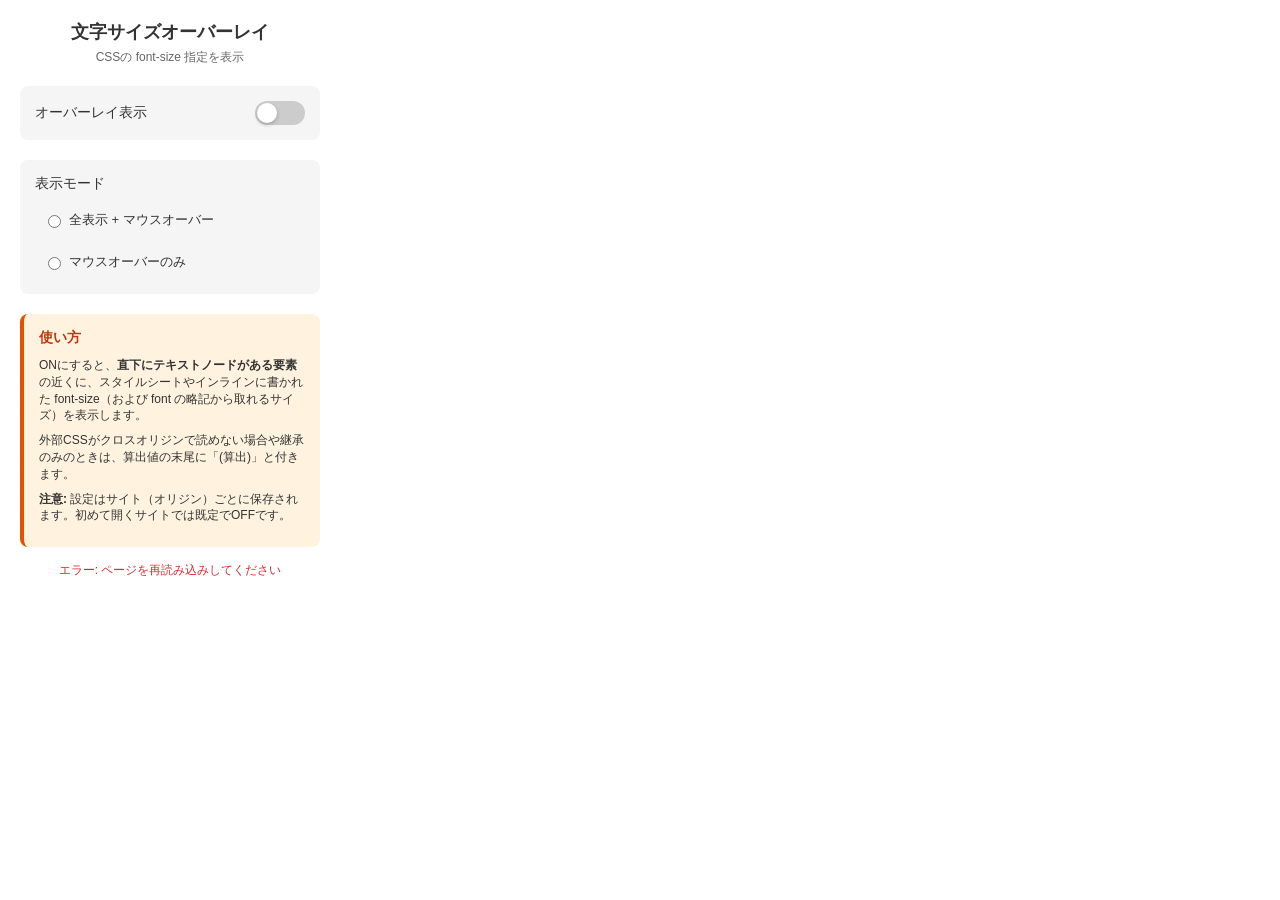
==== popup.html @ df62983c "260429" ====
<!DOCTYPE html>
<html lang="ja">

<head>
  <meta charset="utf-8">
  <style>
    body {
      width: 300px;
      padding: 20px;
      font-family: -apple-system, BlinkMacSystemFont, "Segoe UI", Roboto, sans-serif;
      margin: 0;
    }

    .header {
      text-align: center;
      margin-bottom: 20px;
    }

    .title {
      font-size: 18px;
      font-weight: bold;
      color: #333;
      margin: 0 0 5px 0;
    }

    .subtitle {
      font-size: 12px;
      color: #666;
      margin: 0;
    }

    .toggle-container {
      display: flex;
      align-items: center;
      justify-content: space-between;
      margin-bottom: 20px;
      padding: 15px;
      background: #f5f5f5;
      border-radius: 8px;
    }

    .toggle-label {
      font-size: 14px;
      color: #333;
      font-weight: 500;
    }

    .toggle-switch {
      position: relative;
      width: 50px;
      height: 24px;
      background: #ccc;
      border-radius: 12px;
      cursor: pointer;
      transition: background 0.3s;
    }

    .toggle-switch.active {
      background: #e65100;
    }

    .toggle-slider {
      position: absolute;
      top: 2px;
      left: 2px;
      width: 20px;
      height: 20px;
      background: white;
      border-radius: 50%;
      transition: transform 0.3s;
      box-shadow: 0 2px 4px rgba(0, 0, 0, 0.2);
    }

    .toggle-switch.active .toggle-slider {
      transform: translateX(26px);
    }

    .instructions {
      background: #fff3e0;
      padding: 15px;
      border-radius: 8px;
      border-left: 4px solid #e65100;
    }

    .instructions h3 {
      margin: 0 0 10px 0;
      font-size: 14px;
      color: #bf360c;
    }

    .instructions p {
      margin: 0 0 8px 0;
      font-size: 12px;
      color: #333;
      line-height: 1.4;
    }

    .status {
      text-align: center;
      margin-top: 15px;
      font-size: 12px;
      color: #666;
    }

    .mode-container {
      margin-bottom: 20px;
      padding: 15px;
      background: #f5f5f5;
      border-radius: 8px;
    }

    .mode-label {
      font-size: 14px;
      color: #333;
      font-weight: 500;
      margin-bottom: 10px;
    }

    .mode-options {
      display: flex;
      flex-direction: column;
      gap: 8px;
    }

    .mode-option {
      display: flex;
      align-items: center;
      cursor: pointer;
      padding: 8px;
      border-radius: 4px;
      transition: background-color 0.2s;
    }

    .mode-option:hover {
      background: rgba(0, 0, 0, 0.05);
    }

    .mode-option input[type="radio"] {
      margin-right: 8px;
      cursor: pointer;
    }

    .mode-text {
      font-size: 13px;
      color: #333;
      cursor: pointer;
    }

    .mode-option input[type="radio"]:checked+.mode-text {
      color: #e65100;
      font-weight: 500;
    }
  </style>
</head>

<body>
  <div class="header">
    <div class="title">文字サイズオーバーレイ</div>
    <div class="subtitle">CSSの font-size 指定を表示</div>
  </div>

  <div class="toggle-container">
    <div class="toggle-label">オーバーレイ表示</div>
    <div class="toggle-switch" id="toggleSwitch">
      <div class="toggle-slider"></div>
    </div>
  </div>

  <div class="mode-container">
    <div class="mode-label">表示モード</div>
    <div class="mode-options">
      <label class="mode-option">
        <input type="radio" name="displayMode" value="all_and_mouse" id="modeAllAndMouse">
        <span class="mode-text">全表示 + マウスオーバー</span>
      </label>
      <label class="mode-option">
        <input type="radio" name="displayMode" value="mouse_only" id="modeMouseOnly">
        <span class="mode-text">マウスオーバーのみ</span>
      </label>
    </div>
  </div>

  <div class="instructions">
    <h3>使い方</h3>
    <p>ONにすると、<strong>直下にテキストノードがある要素</strong>の近くに、スタイルシートやインラインに書かれた font-size（および font の略記から取れるサイズ）を表示します。</p>
    <p>外部CSSがクロスオリジンで読めない場合や継承のみのときは、算出値の末尾に「(算出)」と付きます。</p>
    <p><strong>注意:</strong> 設定はサイト（オリジン）ごとに保存されます。初めて開くサイトでは既定でOFFです。</p>
  </div>

  <div class="status" id="statusText">読み込み中...</div>

  <script src="popup.js"></script>
</body>

</html>
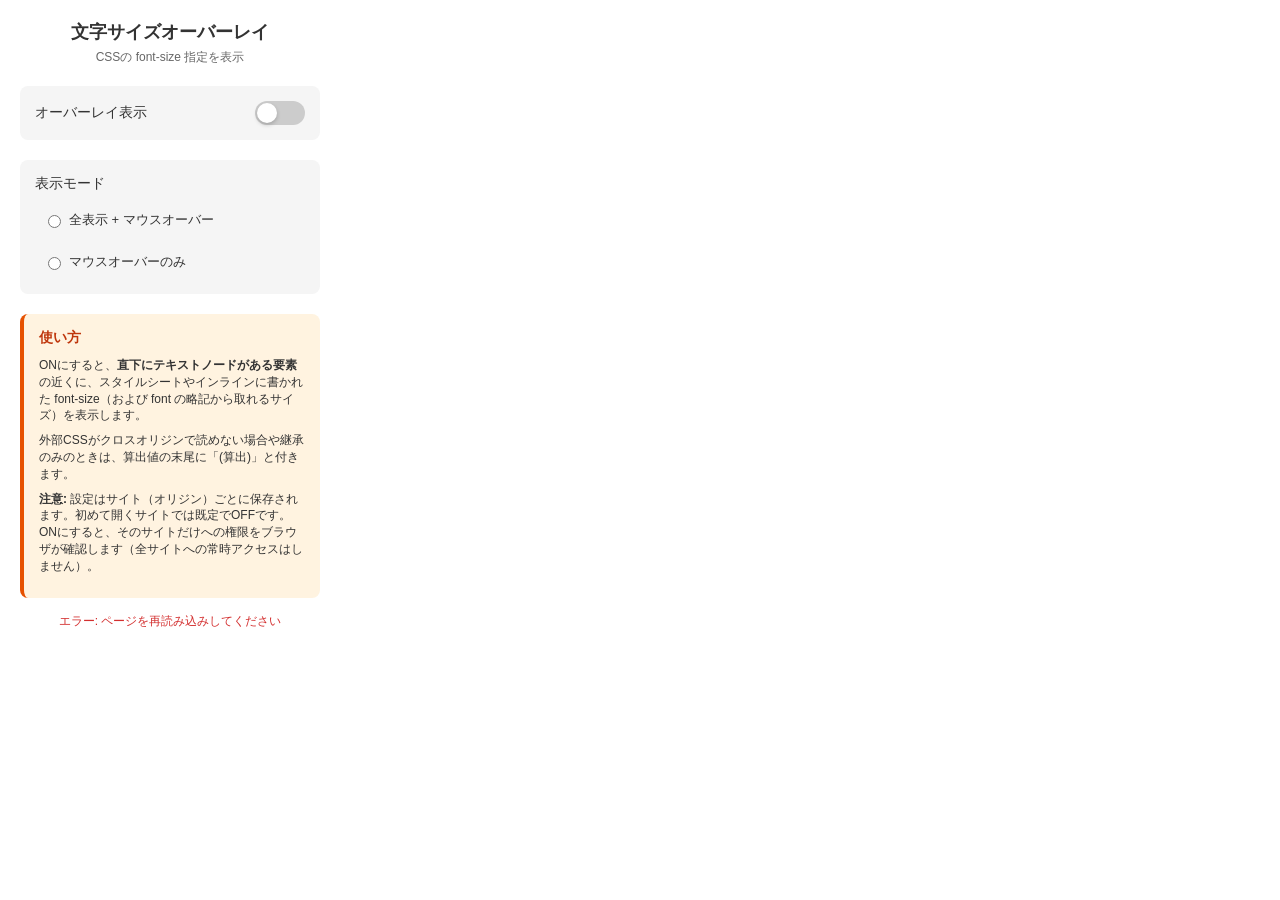
==== commit 71c0251f: "v1.0.2: 広範囲ホストをやめオプションのサイト単位許可と動的スクリプト登録に変更 Made-with: Cursor" ====
--- a/popup.html
+++ b/popup.html
@@ -184,7 +184,7 @@
     <h3>使い方</h3>
     <p>ONにすると、<strong>直下にテキストノードがある要素</strong>の近くに、スタイルシートやインラインに書かれた font-size（および font の略記から取れるサイズ）を表示します。</p>
     <p>外部CSSがクロスオリジンで読めない場合や継承のみのときは、算出値の末尾に「(算出)」と付きます。</p>
-    <p><strong>注意:</strong> 設定はサイト（オリジン）ごとに保存されます。初めて開くサイトでは既定でOFFです。</p>
+    <p><strong>注意:</strong> 設定はサイト（オリジン）ごとに保存されます。初めて開くサイトでは既定でOFFです。ONにすると、そのサイトだけへの権限をブラウザが確認します（全サイトへの常時アクセスはしません）。</p>
   </div>
 
   <div class="status" id="statusText">読み込み中...</div>
